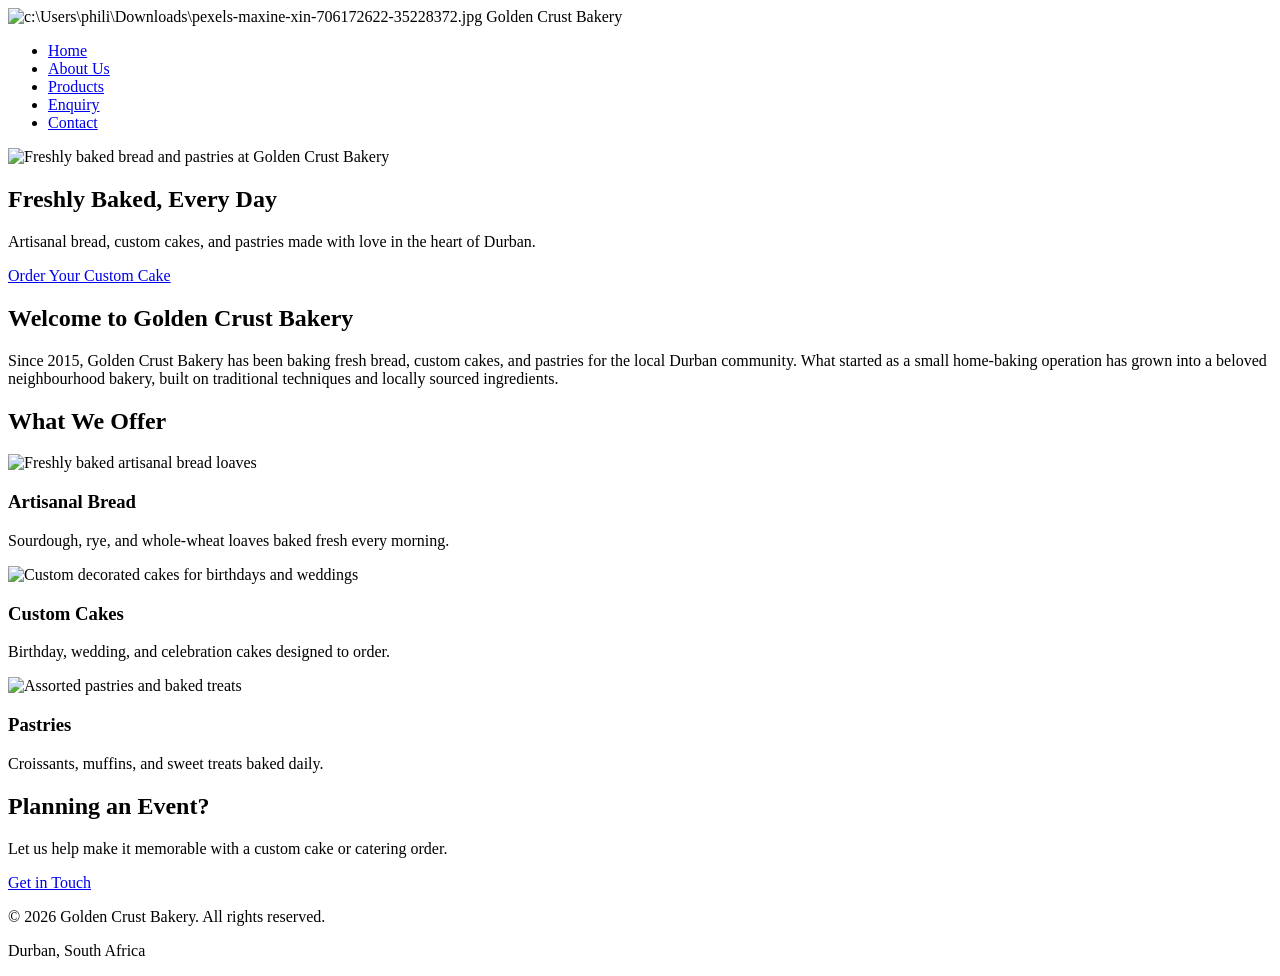
==== index.html @ f2dd8c7f "Add files via upload" ====
<!DOCTYPE html>
<html lang="en">
<head>
  <meta charset="UTF-8">
  <meta name="viewport" content="width=device-width, initial-scale=1.0">
  <title>Golden Crust Bakery | Home</title>
  <meta name="description" content="Golden Crust Bakery - freshly baked bread, custom cakes, and pastries in Durban.">
  <link rel="stylesheet" href="css/style.css">
</head>
<body>

  <!-- ===================== Header & Navigation ===================== -->
  <!-- Shared navigation structure repeated across all pages for consistency -->
  <header>
    <div class="logo">
      <img src="c:\Users\phili\Downloads\pexels-salah-ozil-78566588-18140495.jpg" alt=c:\Users\phili\Downloads\pexels-maxine-xin-706172622-35228372.jpg>
      <span>Golden Crust Bakery</span>
    </div>
    <nav>
      <ul>
        <li><a href="index.html" aria-current="page">Home</a></li>
        <li><a href="about.html">About Us</a></li>
        <li><a href="products.html">Products</a></li>
        <li><a href="enquiry.html">Enquiry</a></li>
        <li><a href="contact.html">Contact</a></li>
      </ul>
    </nav>
  </header>

  <!-- ===================== Hero Section ===================== -->
  <main>
    <section class="hero">
      <img src="c:\Users\phili\Downloads\pexels-maxine-xin-706172622-35228372.jpg" alt="Freshly baked bread and pastries at Golden Crust Bakery">
      <div class="hero-text">
        <h1>Freshly Baked, Every Day</h1>
        <p>Artisanal bread, custom cakes, and pastries made with love in the heart of Durban.</p>
        <a href="enquiry.html" class="cta-button">Order Your Custom Cake</a>
      </div>
    </section>

    <!-- ===================== Introduction ===================== -->
    <section class="intro">
      <h2>Welcome to Golden Crust Bakery</h2>
      <p>
        Since 2015, Golden Crust Bakery has been baking fresh bread, custom cakes,
        and pastries for the local Durban community. What started as a small
        home-baking operation has grown into a beloved neighbourhood bakery, built on
        traditional techniques and locally sourced ingredients.
      </p>
    </section>

    <!-- ===================== Featured Products ===================== -->
    <section class="featured-products">
      <h2>What We Offer</h2>
      <div class="product-grid">
        <article class="product-card">
          <img src="c:\Users\phili\Downloads\victoria-shes-IUk1S6n2s0o-unsplash.jpg"  alt="Freshly baked artisanal bread loaves">
          <h3>Artisanal Bread</h3>
          <p>Sourdough, rye, and whole-wheat loaves baked fresh every morning.</p>
        </article>
        <article class="product-card">
          <img src="c:\Users\phili\Downloads\american-heritage-chocolate-vdx5hPQhXFk-unsplash.jpg" alt="Custom decorated cakes for birthdays and weddings">
          <h3>Custom Cakes</h3>
          <p>Birthday, wedding, and celebration cakes designed to order.</p>
        </article>
        <article class="product-card">
          <img src="c:\Users\phili\Downloads\pexels-valeriya-19499000.jpg"alt="Assorted pastries and baked treats">
          <h3>Pastries</h3>
          <p>Croissants, muffins, and sweet treats baked daily.</p>
        </article>
      </div>
    </section>

    <!-- ===================== Call To Action ===================== -->
    <section class="cta-banner">
      <h2>Planning an Event?</h2>
      <p>Let us help make it memorable with a custom cake or catering order.</p>
      <a href="enquiry.html" class="cta-button">Get in Touch</a>
    </section>
  </main>

  <!-- ===================== Footer ===================== -->
  <footer>
    <p>&copy; 2026 Golden Crust Bakery. All rights reserved.</p>
    <p>Durban, South Africa</p>
  </footer>

</body>
</html>
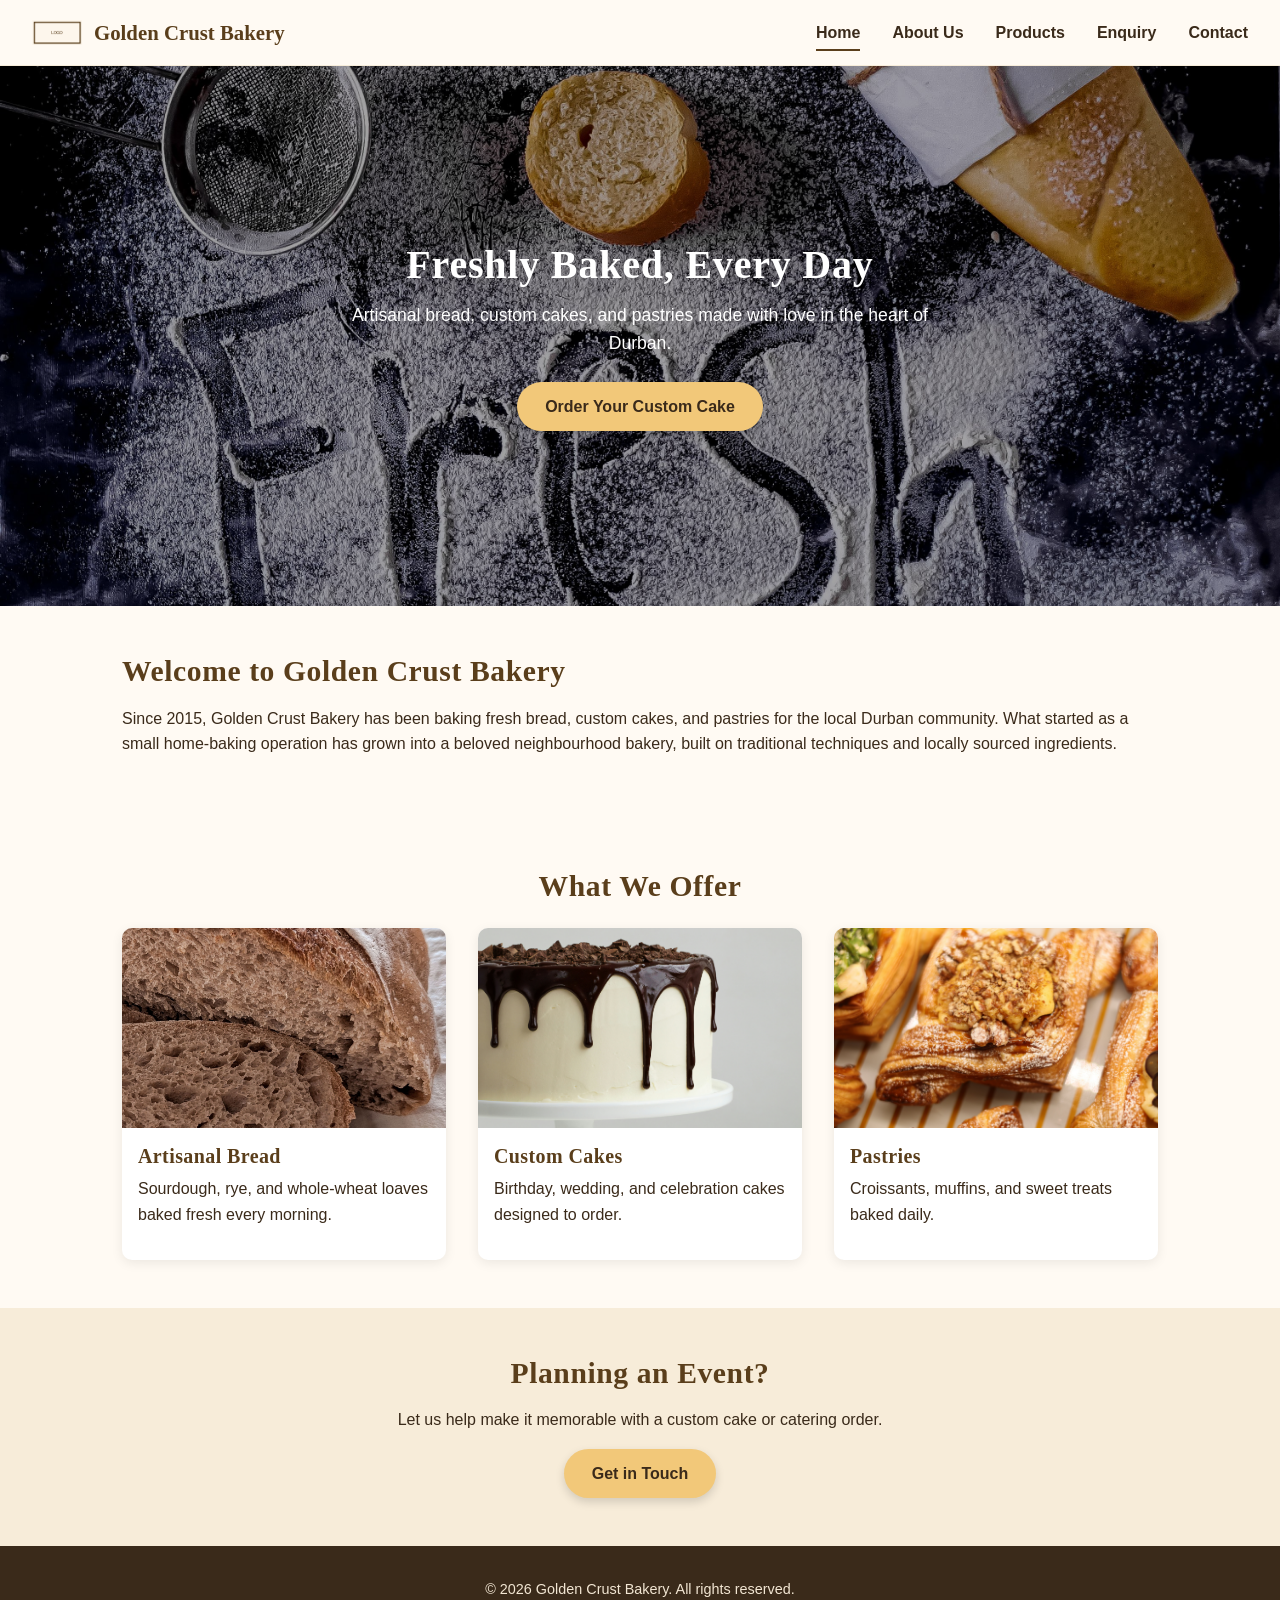
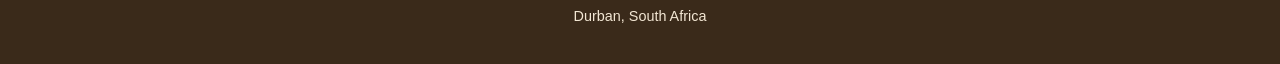
==== commit cffdb2bb: "initial project" ====
--- a/index.html
+++ b/index.html
@@ -13,7 +13,7 @@
   <!-- Shared navigation structure repeated across all pages for consistency -->
   <header>
     <div class="logo">
-      <img src="c:\Users\phili\Downloads\pexels-salah-ozil-78566588-18140495.jpg" alt=c:\Users\phili\Downloads\pexels-maxine-xin-706172622-35228372.jpg>
+      <img src="images/logo-placeholder.png" alt="Golden Crust Bakery logo">
       <span>Golden Crust Bakery</span>
     </div>
     <nav>
@@ -30,7 +30,7 @@
   <!-- ===================== Hero Section ===================== -->
   <main>
     <section class="hero">
-      <img src="c:\Users\phili\Downloads\pexels-maxine-xin-706172622-35228372.jpg" alt="Freshly baked bread and pastries at Golden Crust Bakery">
+      <img src="images/hero-placeholder.jpg" alt="Freshly baked bread and pastries at Golden Crust Bakery">
       <div class="hero-text">
         <h1>Freshly Baked, Every Day</h1>
         <p>Artisanal bread, custom cakes, and pastries made with love in the heart of Durban.</p>
@@ -54,17 +54,17 @@
       <h2>What We Offer</h2>
       <div class="product-grid">
         <article class="product-card">
-          <img src="c:\Users\phili\Downloads\victoria-shes-IUk1S6n2s0o-unsplash.jpg"  alt="Freshly baked artisanal bread loaves">
+          <img src="images/bread-placeholder.jpg" alt="Freshly baked artisanal bread loaves">
           <h3>Artisanal Bread</h3>
           <p>Sourdough, rye, and whole-wheat loaves baked fresh every morning.</p>
         </article>
         <article class="product-card">
-          <img src="c:\Users\phili\Downloads\american-heritage-chocolate-vdx5hPQhXFk-unsplash.jpg" alt="Custom decorated cakes for birthdays and weddings">
+          <img src="images/cakes-placeholder.jpg" alt="Custom decorated cakes for birthdays and weddings">
           <h3>Custom Cakes</h3>
           <p>Birthday, wedding, and celebration cakes designed to order.</p>
         </article>
         <article class="product-card">
-          <img src="c:\Users\phili\Downloads\pexels-valeriya-19499000.jpg"alt="Assorted pastries and baked treats">
+          <img src="images/pastries-placeholder.jpg" alt="Assorted pastries and baked treats">
           <h3>Pastries</h3>
           <p>Croissants, muffins, and sweet treats baked daily.</p>
         </article>
--- a/css/style.css
+++ b/css/style.css
@@ -0,0 +1,492 @@
+/* ============================================================
+   Golden Crust Bakery — style.css
+   Part 2: CSS Styling and Responsive Design
+   ============================================================ */
+
+/* ---------- 2.2 CSS Reset / Base Style ---------- */
+* {
+  margin: 0;
+  padding: 0;
+  box-sizing: border-box;
+}
+
+html {
+  font-size: 100%; /* 1rem = 16px, base for rem units */
+  scroll-behavior: smooth;
+}
+
+body {
+  font-family: 'Poppins', 'Lato', Arial, sans-serif;
+  font-size: 1rem;
+  line-height: 1.6;
+  color: #3a2a1a;
+  background-color: #fffaf3;
+}
+
+a {
+  text-decoration: none;
+  color: inherit;
+}
+
+img {
+  max-width: 100%;
+  height: auto;
+  display: block;
+}
+
+ul {
+  list-style: none;
+}
+
+/* ---------- 2.3 Typography ---------- */
+h1, h2, h3 {
+  font-family: 'Playfair Display', 'Georgia', serif;
+  font-weight: 700;
+  line-height: 1.2;
+  letter-spacing: 0.02em;
+  color: #5a3e1b;
+}
+
+h1 {
+  font-size: 2.5rem;
+}
+
+h2 {
+  font-size: 1.85rem;
+  margin-bottom: 1rem;
+}
+
+h3 {
+  font-size: 1.25rem;
+  margin-bottom: 0.5rem;
+}
+
+p {
+  font-size: 1rem;
+  margin-bottom: 1rem;
+}
+
+/* ---------- Colour Palette (variables for consistency) ---------- */
+:root {
+  --cream: #fffaf3;
+  --warm-cream: #f7ecd9;
+  --gold: #f2c879;
+  --brown: #5a3e1b;
+  --dark-brown: #3a2a1a;
+  --soft-pink-accent: #e8b4a0;
+}
+
+/* ---------- 2.4 Layout Structure: Header & Navigation (Flexbox) ---------- */
+header {
+  display: flex;
+  justify-content: space-between;
+  align-items: center;
+  flex-wrap: wrap;
+  padding: 1rem 2rem;
+  background-color: var(--cream);
+  border-bottom: 1px solid var(--warm-cream);
+  position: sticky;
+  top: 0;
+  z-index: 100;
+}
+
+header .logo {
+  display: flex;
+  align-items: center;
+  gap: 0.75rem;
+}
+
+header .logo img {
+  width: 50px;
+  height: auto;
+}
+
+header .logo span {
+  font-family: 'Playfair Display', serif;
+  font-size: 1.3rem;
+  font-weight: 700;
+  color: var(--brown);
+}
+
+header nav ul {
+  display: flex;
+  gap: 2rem;
+}
+
+header nav a {
+  font-weight: 600;
+  padding: 0.5rem 0;
+  border-bottom: 2px solid transparent;
+  transition: border-color 0.2s ease, color 0.2s ease;
+}
+
+header nav a:hover,
+header nav a:focus {
+  color: var(--gold);
+  border-bottom: 2px solid var(--gold);
+}
+
+header nav a[aria-current="page"] {
+  border-bottom: 2px solid var(--brown);
+}
+
+/* ---------- Hero Section ---------- */
+.hero {
+  position: relative;
+}
+
+.hero img {
+  width: 100%;
+  height: 60vh;
+  object-fit: cover;
+  filter: brightness(0.65);
+}
+
+.hero-text {
+  position: absolute;
+  top: 50%;
+  left: 50%;
+  transform: translate(-50%, -50%);
+  text-align: center;
+  color: #fff;
+  width: 90%;
+  max-width: 600px;
+}
+
+.hero-text h1 {
+  color: #fff;
+  margin-bottom: 0.75rem;
+}
+
+.hero-text p {
+  font-size: 1.1rem;
+  margin-bottom: 1.5rem;
+}
+
+/* ---------- Buttons ---------- */
+.cta-button {
+  display: inline-block;
+  background-color: var(--gold);
+  color: var(--dark-brown);
+  font-weight: 700;
+  padding: 0.75rem 1.75rem;
+  border-radius: 999px;
+  box-shadow: 0 4px 10px rgba(0, 0, 0, 0.15);
+  transition: transform 0.2s ease, box-shadow 0.2s ease, background-color 0.2s ease;
+}
+
+.cta-button:hover,
+.cta-button:focus {
+  background-color: var(--brown);
+  color: #fff;
+  transform: translateY(-2px);
+  box-shadow: 0 6px 14px rgba(0, 0, 0, 0.2);
+}
+
+.cta-button:active {
+  transform: translateY(0);
+  box-shadow: 0 2px 6px rgba(0, 0, 0, 0.15);
+}
+
+/* ---------- Intro / General Sections ---------- */
+.intro,
+.page-heading,
+.about-history,
+.mission-vision,
+.team,
+.product-category,
+.enquiry-form,
+.locations,
+.contact-form {
+  max-width: 1100px;
+  margin: 0 auto;
+  padding: 3rem 2rem;
+}
+
+.page-heading {
+  text-align: center;
+  padding-bottom: 1rem;
+}
+
+/* ---------- 2.4 Product / Team Grid Layout (CSS Grid) ---------- */
+.product-grid,
+.team-grid {
+  display: grid;
+  grid-template-columns: repeat(3, 1fr);
+  gap: 2rem;
+  margin-top: 1.5rem;
+}
+
+.team-grid {
+  grid-template-columns: repeat(2, 1fr);
+}
+
+.product-card,
+.team-member {
+  background-color: #fff;
+  border-radius: 10px;
+  overflow: hidden;
+  box-shadow: 0 3px 12px rgba(0, 0, 0, 0.08);
+  transition: transform 0.2s ease, box-shadow 0.2s ease;
+}
+
+.product-card:hover,
+.team-member:hover {
+  transform: translateY(-4px);
+  box-shadow: 0 8px 20px rgba(0, 0, 0, 0.12);
+}
+
+.product-card img,
+.team-member img {
+  width: 100%;
+  height: 200px;
+  object-fit: cover;
+}
+
+.product-card h3,
+.product-card p,
+.team-member h3,
+.team-member p {
+  padding: 0 1rem;
+}
+
+.product-card h3,
+.team-member h3 {
+  margin-top: 1rem;
+}
+
+.product-card p:last-child,
+.team-member p:last-child {
+  padding-bottom: 1rem;
+}
+
+.price {
+  font-weight: 700;
+  color: var(--brown);
+}
+
+/* ---------- Featured Products (Homepage) ---------- */
+.featured-products {
+  max-width: 1100px;
+  margin: 0 auto;
+  padding: 3rem 2rem;
+  text-align: center;
+}
+
+.featured-products .product-grid {
+  text-align: left;
+}
+
+/* ---------- Call To Action Banner ---------- */
+.cta-banner {
+  background-color: var(--warm-cream);
+  text-align: center;
+  padding: 3rem 2rem;
+}
+
+/* ---------- About Page: History (Flexbox) ---------- */
+.about-history {
+  display: flex;
+  align-items: center;
+  gap: 2rem;
+  flex-wrap: wrap;
+}
+
+.about-history img {
+  flex: 1 1 350px;
+  width: 100%;
+  max-width: 450px;
+  height: 320px;
+  object-fit: cover;
+  border-radius: 10px;
+}
+
+.about-history div {
+  flex: 1 1 350px;
+}
+
+/* ---------- Mission & Vision (Grid) ---------- */
+.mission-vision {
+  display: grid;
+  grid-template-columns: 1fr 1fr;
+  gap: 2rem;
+}
+
+.mission,
+.vision {
+  background-color: var(--warm-cream);
+  padding: 1.5rem;
+  border-radius: 10px;
+}
+
+/* ---------- Enquiry / Contact Forms ---------- */
+.enquiry-form form,
+.contact-form form {
+  display: flex;
+  flex-direction: column;
+  gap: 1rem;
+  max-width: 600px;
+  margin-top: 1.5rem;
+}
+
+.enquiry-form label,
+.contact-form label {
+  font-weight: 600;
+}
+
+.enquiry-form input,
+.enquiry-form select,
+.enquiry-form textarea,
+.contact-form input,
+.contact-form textarea {
+  padding: 0.75rem;
+  border: 1px solid #d8c9b3;
+  border-radius: 6px;
+  font-family: inherit;
+  font-size: 1rem;
+  background-color: #fff;
+  transition: border-color 0.2s ease, box-shadow 0.2s ease;
+}
+
+.enquiry-form input:focus,
+.enquiry-form select:focus,
+.enquiry-form textarea:focus,
+.contact-form input:focus,
+.contact-form textarea:focus {
+  outline: none;
+  border-color: var(--gold);
+  box-shadow: 0 0 0 3px rgba(242, 200, 121, 0.35);
+}
+
+.enquiry-form button,
+.contact-form button {
+  align-self: flex-start;
+  border: none;
+  cursor: pointer;
+}
+
+/* ---------- Contact Page: Locations (Grid) ---------- */
+.locations {
+  display: grid;
+  grid-template-columns: 1fr 1fr;
+  gap: 2rem;
+}
+
+.location {
+  background-color: #fff;
+  padding: 1.5rem;
+  border-radius: 10px;
+  box-shadow: 0 3px 12px rgba(0, 0, 0, 0.08);
+}
+
+.map-placeholder {
+  margin-top: 1rem;
+  height: 180px;
+  background-color: var(--warm-cream);
+  border: 1px dashed #c9b490;
+  border-radius: 6px;
+  display: flex;
+  align-items: center;
+  justify-content: center;
+  color: #8a6d4a;
+  font-style: italic;
+}
+
+.map-container {
+  margin-top: 1rem;
+  border-radius: 6px;
+  overflow: hidden;
+}
+
+.map-container iframe {
+  width: 100%;
+  height: 220px;
+  border: 0;
+  display: block;
+}
+
+/* ---------- Footer ---------- */
+footer {
+  text-align: center;
+  padding: 2rem;
+  background-color: var(--dark-brown);
+  color: #f2e6d3;
+}
+
+footer p {
+  margin-bottom: 0.25rem;
+  font-size: 0.9rem;
+}
+
+/* ============================================================
+   3. Responsive Design
+   ============================================================ */
+
+/* ---------- 3.1 Tablet Breakpoint (max-width: 900px) ---------- */
+@media (max-width: 900px) {
+  .product-grid {
+    grid-template-columns: repeat(2, 1fr);
+  }
+
+  .mission-vision,
+  .locations {
+    grid-template-columns: 1fr;
+  }
+
+  h1 {
+    font-size: 2rem;
+  }
+
+  h2 {
+    font-size: 1.5rem;
+  }
+}
+
+/* ---------- 3.1 Mobile Breakpoint (max-width: 600px) ---------- */
+@media (max-width: 600px) {
+  header {
+    flex-direction: column;
+    align-items: flex-start;
+    gap: 0.75rem;
+  }
+
+  header nav ul {
+    flex-direction: column;
+    gap: 0.75rem;
+    width: 100%;
+  }
+
+  .hero img {
+    height: 45vh;
+  }
+
+  .hero-text h1 {
+    font-size: 1.6rem;
+  }
+
+  .hero-text p {
+    font-size: 0.95rem;
+  }
+
+  .product-grid,
+  .team-grid {
+    grid-template-columns: 1fr;
+  }
+
+  .about-history {
+    flex-direction: column;
+  }
+
+  .intro,
+  .page-heading,
+  .about-history,
+  .mission-vision,
+  .team,
+  .product-category,
+  .enquiry-form,
+  .locations,
+  .contact-form,
+  .featured-products {
+    padding: 2rem 1.25rem;
+  }
+}
